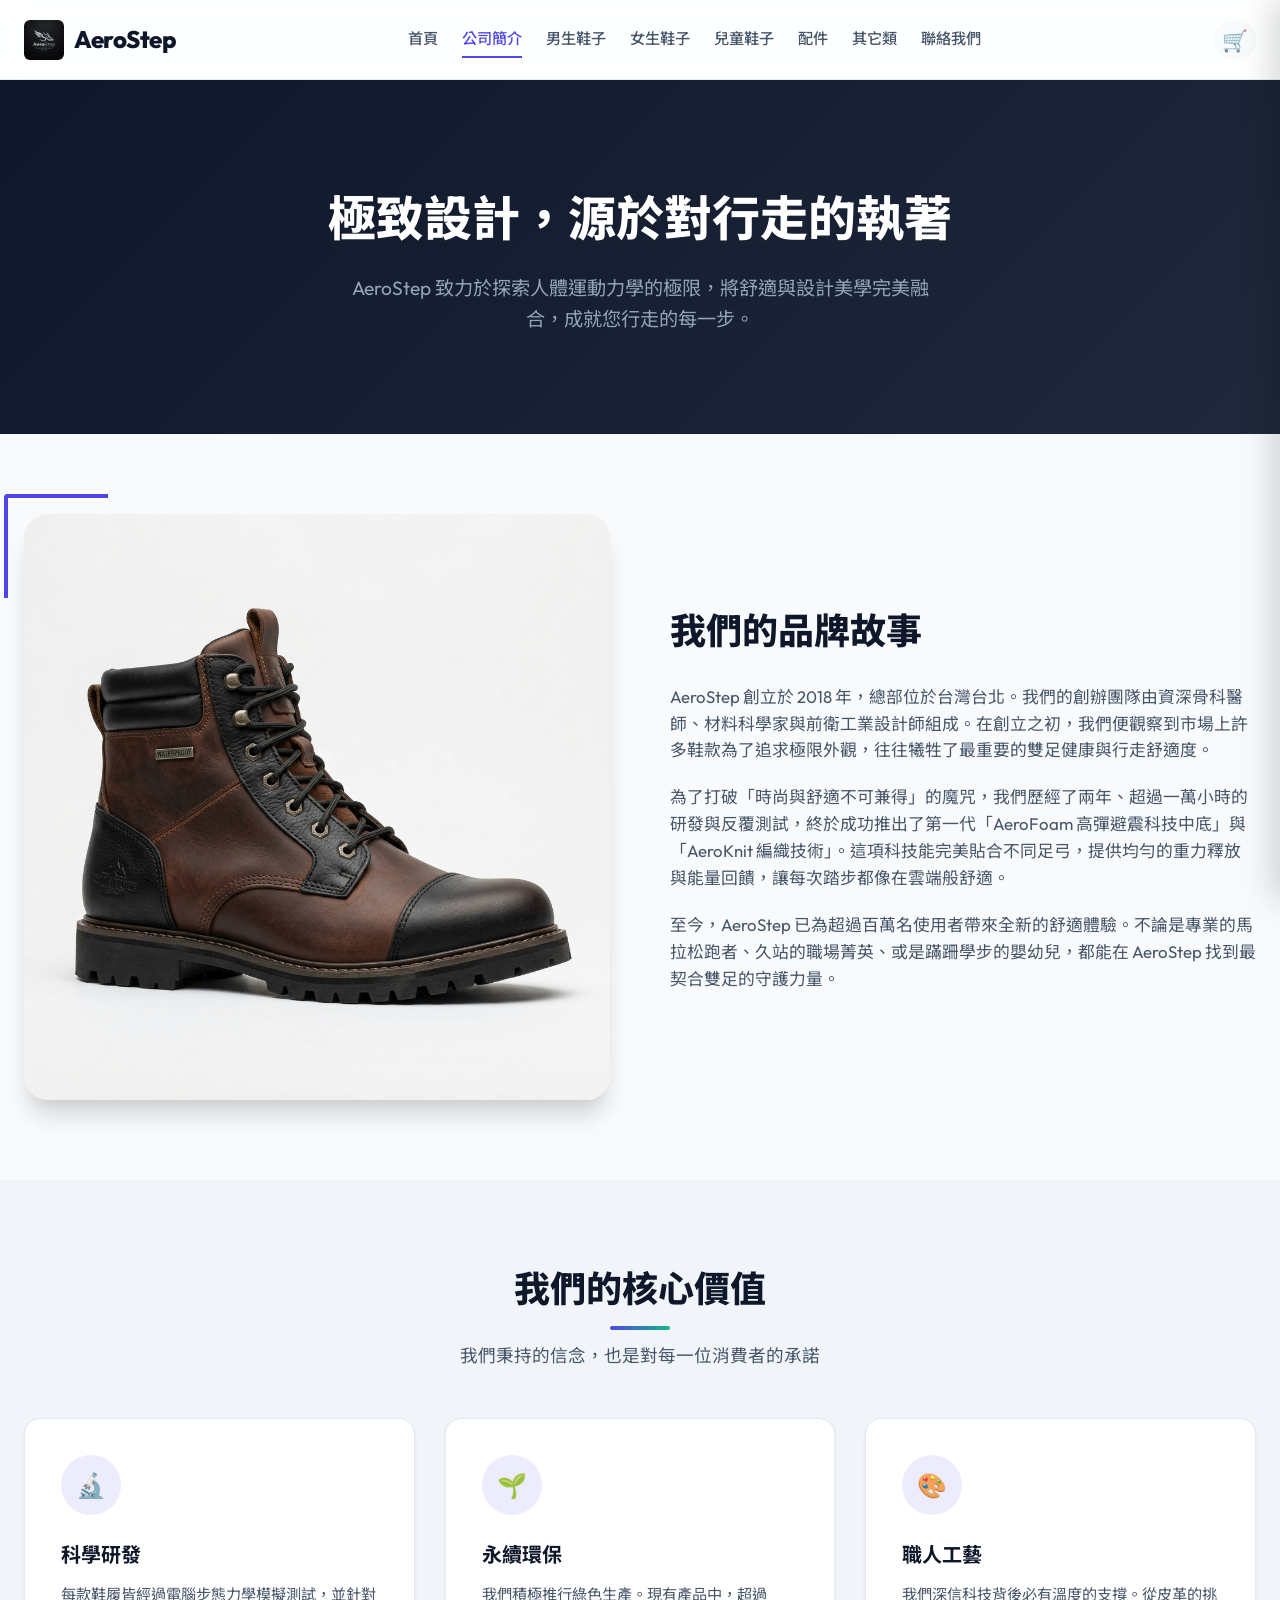
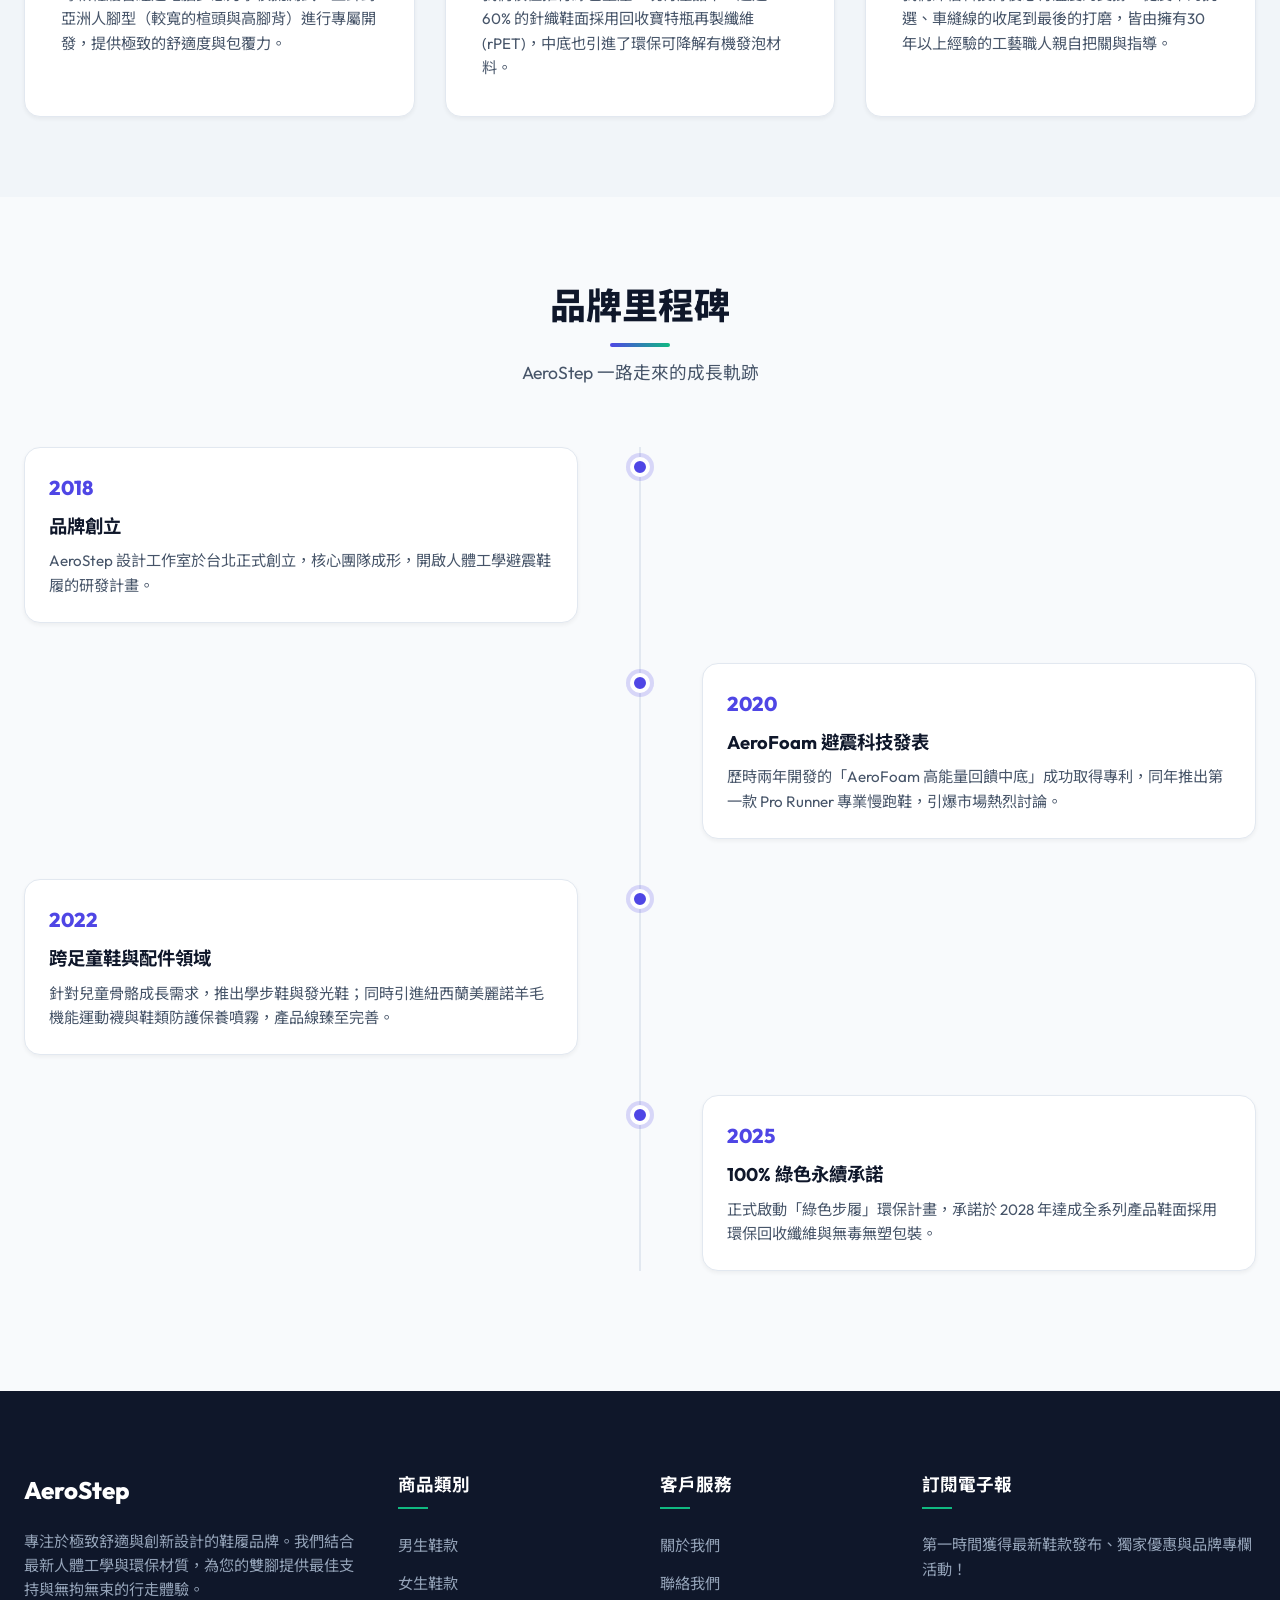
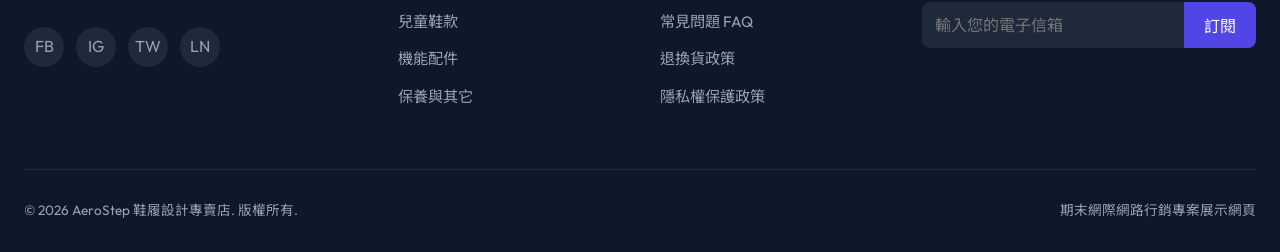
==== about.html @ f62e491f "Add files via upload" ====
<!DOCTYPE html>
<html lang="zh-TW">
<head>
  <meta charset="UTF-8">
  <meta name="viewport" content="width=device-width, initial-scale=1.0">
  <title>公司簡介 | AeroStep 鞋履設計專賣店</title>
  <meta name="description" content="了解 AeroStep 的品牌故事、創立理念與發展歷程。我們堅持將人體工學、創新避震科技與永續環保材質融合，為您打造完美的行走感受。">
  <link rel="stylesheet" href="assets/css/style.css">
</head>
<body>

  <!-- Shared Header Container -->
  <div id="shared-header"></div>

  <!-- Shared Cart Drawer Container -->
  <div id="shared-cart-drawer"></div>

  <!-- About Hero -->
  <section class="about-hero">
    <div class="container">
      <h1>極致設計，源於對行走的執著</h1>
      <p>AeroStep 致力於探索人體運動力學的極限，將舒適與設計美學完美融合，成就您行走的每一步。</p>
    </div>
  </section>

  <!-- Company Story Section -->
  <section class="section-padding">
    <div class="container">
      <div class="about-grid">
        <div class="about-img-box">
          <img src="assets/images/mens_boot.png" alt="AeroStep Craftsmanship">
        </div>
        <div class="about-content">
          <h2>我們的品牌故事</h2>
          <p>AeroStep 創立於 2018 年，總部位於台灣台北。我們的創辦團隊由資深骨科醫師、材料科學家與前衛工業設計師組成。在創立之初，我們便觀察到市場上許多鞋款為了追求極限外觀，往往犧牲了最重要的雙足健康與行走舒適度。</p>
          <p>為了打破「時尚與舒適不可兼得」的魔咒，我們歷經了兩年、超過一萬小時的研發與反覆測試，終於成功推出了第一代「AeroFoam 高彈避震科技中底」與「AeroKnit 編織技術」。這項科技能完美貼合不同足弓，提供均勻的重力釋放與能量回饋，讓每次踏步都像在雲端般舒適。</p>
          <p>至今，AeroStep 已為超過百萬名使用者帶來全新的舒適體驗。不論是專業的馬拉松跑者、久站的職場菁英、或是蹣跚學步的嬰幼兒，都能在 AeroStep 找到最契合雙足的守護力量。</p>
        </div>
      </div>
    </div>
  </section>

  <!-- Brand Core Values -->
  <section class="section-padding" style="background-color: #f1f5f9;">
    <div class="container">
      <div class="text-center">
        <h2 class="section-title">我們的核心價值</h2>
        <p class="section-subtitle">我們秉持的信念，也是對每一位消費者的承諾</p>
      </div>
      <div class="features-grid">
        <div class="feature-card">
          <div class="feature-icon flex-center">🔬</div>
          <h3 style="margin-top: 16px;">科學研發</h3>
          <p>每款鞋履皆經過電腦步態力學模擬測試，並針對亞洲人腳型（較寬的楦頭與高腳背）進行專屬開發，提供極致的舒適度與包覆力。</p>
        </div>
        <div class="feature-card">
          <div class="feature-icon flex-center">🌱</div>
          <h3 style="margin-top: 16px;">永續環保</h3>
          <p>我們積極推行綠色生產。現有產品中，超過 60% 的針織鞋面採用回收寶特瓶再製纖維(rPET)，中底也引進了環保可降解有機發泡材料。</p>
        </div>
        <div class="feature-card">
          <div class="feature-icon flex-center">🎨</div>
          <h3 style="margin-top: 16px;">職人工藝</h3>
          <p>我們深信科技背後必有溫度的支撐。從皮革的挑選、車縫線的收尾到最後的打磨，皆由擁有30年以上經驗的工藝職人親自把關與指導。</p>
        </div>
      </div>
    </div>
  </section>

  <!-- History Timeline -->
  <section class="section-padding">
    <div class="container">
      <div class="text-center">
        <h2 class="section-title">品牌里程碑</h2>
        <p class="section-subtitle">AeroStep 一路走來的成長軌跡</p>
      </div>
      <div class="history-timeline">
        <div class="timeline-item">
          <div class="timeline-dot"></div>
          <div class="timeline-content">
            <span class="timeline-year">2018</span>
            <h3>品牌創立</h3>
            <p>AeroStep 設計工作室於台北正式創立，核心團隊成形，開啟人體工學避震鞋履的研發計畫。</p>
          </div>
        </div>
        <div class="timeline-item">
          <div class="timeline-dot"></div>
          <div class="timeline-content">
            <span class="timeline-year">2020</span>
            <h3>AeroFoam 避震科技發表</h3>
            <p>歷時兩年開發的「AeroFoam 高能量回饋中底」成功取得專利，同年推出第一款 Pro Runner 專業慢跑鞋，引爆市場熱烈討論。</p>
          </div>
        </div>
        <div class="timeline-item">
          <div class="timeline-dot"></div>
          <div class="timeline-content">
            <span class="timeline-year">2022</span>
            <h3>跨足童鞋與配件領域</h3>
            <p>針對兒童骨骼成長需求，推出學步鞋與發光鞋；同時引進紐西蘭美麗諾羊毛機能運動襪與鞋類防護保養噴霧，產品線臻至完善。</p>
          </div>
        </div>
        <div class="timeline-item">
          <div class="timeline-dot"></div>
          <div class="timeline-content">
            <span class="timeline-year">2025</span>
            <h3>100% 綠色永續承諾</h3>
            <p>正式啟動「綠色步履」環保計畫，承諾於 2028 年達成全系列產品鞋面採用環保回收纖維與無毒無塑包裝。</p>
          </div>
        </div>
      </div>
    </div>
  </section>

  <!-- Shared Footer Container -->
  <div id="shared-footer"></div>

  <!-- Scripts -->
  <script src="assets/js/products.js"></script>
  <script src="assets/js/main.js"></script>
</body>
</html>
---- assets/css/style.css ----
/* ==========================================
   AeroStep Premium Shoe Store Design System
   ========================================== */

@import url('https://fonts.googleapis.com/css2?family=Outfit:wght@300;400;500;600;700;800&family=Noto+Sans+TC:wght@300;400;500;700;900&display=swap');

:root {
  /* Colors */
  --primary: #4f46e5;       /* Indigo */
  --primary-hover: #4338ca;
  --secondary: #10b981;     /* Teal accent */
  --accent: #f59e0b;        /* Gold rating */
  --dark: #0f172a;          /* Slate 900 */
  --dark-light: #1e293b;    /* Slate 800 */
  --light: #f8fafc;         /* Slate 50 */
  --white: #ffffff;
  --gray-200: #e2e8f0;      /* Border grey */
  --gray-400: #94a3b8;      /* Text grey light */
  --gray-600: #475569;      /* Text grey dark */
  --red: #ef4444;           /* Delete icon, notification */
  
  /* Shadows */
  --shadow-sm: 0 2px 4px rgba(0, 0, 0, 0.05);
  --shadow-md: 0 10px 15px -3px rgba(0, 0, 0, 0.1), 0 4px 6px -2px rgba(0, 0, 0, 0.05);
  --shadow-lg: 0 20px 25px -5px rgba(0, 0, 0, 0.15), 0 10px 10px -5px rgba(0, 0, 0, 0.04);
  --shadow-glass: 0 8px 32px 0 rgba(31, 38, 135, 0.08);

  /* Typography */
  --font-family: 'Outfit', 'Noto Sans TC', sans-serif;
  
  /* Layout */
  --header-height: 80px;
  --max-width: 1280px;
  --radius-sm: 8px;
  --radius-md: 16px;
  --radius-lg: 24px;

  /* Transitions */
  --transition: all 0.3s cubic-bezier(0.4, 0, 0.2, 1);
}

/* Reset */
* {
  margin: 0;
  padding: 0;
  box-sizing: border-box;
  font-family: var(--font-family);
}

body {
  background-color: var(--light);
  color: var(--dark);
  line-height: 1.6;
  overflow-x: hidden;
  padding-top: var(--header-height);
}

a {
  color: inherit;
  text-decoration: none;
  transition: var(--transition);
}

ul {
  list-style: none;
}

img {
  max-width: 100%;
  height: auto;
  display: block;
}

button, input, select, textarea {
  font-family: inherit;
  font-size: inherit;
  outline: none;
  border: none;
}

button {
  cursor: pointer;
  background: none;
  transition: var(--transition);
}

/* Utilities */
.container {
  width: 100%;
  max-width: var(--max-width);
  margin: 0 auto;
  padding: 0 24px;
}

.section-padding {
  padding: 80px 0;
}

.text-center {
  text-align: center;
}

.flex-center {
  display: flex;
  justify-content: center;
  align-items: center;
}

.badge {
  background-color: var(--secondary);
  color: var(--white);
  padding: 4px 12px;
  border-radius: 50px;
  font-size: 0.75rem;
  font-weight: 600;
  text-transform: uppercase;
  letter-spacing: 0.05em;
  display: inline-block;
}

/* Heading style */
.section-title {
  font-size: 2.25rem;
  font-weight: 800;
  margin-bottom: 12px;
  color: var(--dark);
  position: relative;
  display: inline-block;
}

.section-title::after {
  content: '';
  display: block;
  width: 60px;
  height: 4px;
  background: linear-gradient(90deg, var(--primary), var(--secondary));
  margin: 8px auto 0;
  border-radius: 2px;
}

.section-subtitle {
  color: var(--gray-600);
  font-size: 1.1rem;
  margin-bottom: 48px;
}

/* Buttons */
.btn {
  display: inline-flex;
  align-items: center;
  gap: 8px;
  padding: 12px 28px;
  font-weight: 600;
  border-radius: var(--radius-md);
  transition: var(--transition);
  font-size: 1rem;
}

.btn-primary {
  background-color: var(--primary);
  color: var(--white);
  box-shadow: 0 4px 14px rgba(79, 70, 229, 0.4);
}

.btn-primary:hover {
  background-color: var(--primary-hover);
  transform: translateY(-2px);
  box-shadow: 0 6px 20px rgba(79, 70, 229, 0.6);
}

.btn-secondary {
  background-color: var(--white);
  color: var(--dark);
  border: 1px solid var(--gray-200);
}

.btn-secondary:hover {
  background-color: var(--light);
  transform: translateY(-2px);
  box-shadow: var(--shadow-sm);
}

.btn-accent {
  background-color: var(--secondary);
  color: var(--white);
  box-shadow: 0 4px 14px rgba(16, 185, 129, 0.4);
}

.btn-accent:hover {
  background-color: #0d9488;
  transform: translateY(-2px);
  box-shadow: 0 6px 20px rgba(16, 185, 129, 0.6);
}

/* ==========================================
   Header / Navigation (Glassmorphism)
   ========================================== */
.header {
  height: var(--header-height);
  position: fixed;
  top: 0;
  left: 0;
  right: 0;
  z-index: 1000;
  background-color: rgba(255, 255, 255, 0.85);
  backdrop-filter: blur(12px);
  -webkit-backdrop-filter: blur(12px);
  border-bottom: 1px solid rgba(226, 232, 240, 0.8);
  display: flex;
  align-items: center;
  transition: var(--transition);
}

.header.scrolled {
  background-color: rgba(255, 255, 255, 0.98);
  box-shadow: var(--shadow-md);
  height: 70px;
}

.nav-container {
  display: flex;
  justify-content: space-between;
  align-items: center;
  width: 100%;
}

.logo {
  display: flex;
  align-items: center;
  gap: 10px;
  font-weight: 800;
  font-size: 1.5rem;
  color: var(--dark);
  letter-spacing: -0.02em;
}

.logo img {
  height: 40px;
  width: auto;
  border-radius: 6px;
}

.nav-menu {
  display: flex;
  gap: 24px;
}

.nav-link {
  font-weight: 500;
  font-size: 0.95rem;
  color: var(--gray-600);
  position: relative;
  padding: 6px 0;
}

.nav-link:hover, .nav-link.active {
  color: var(--primary);
}

.nav-link::after {
  content: '';
  position: absolute;
  bottom: 0;
  left: 0;
  width: 0;
  height: 2px;
  background-color: var(--primary);
  transition: var(--transition);
}

.nav-link:hover::after, .nav-link.active::after {
  width: 100%;
}

.nav-actions {
  display: flex;
  align-items: center;
  gap: 20px;
}

.cart-trigger {
  position: relative;
  font-size: 1.3rem;
  color: var(--dark);
  padding: 8px;
  border-radius: 50%;
  background-color: var(--light);
}

.cart-trigger:hover {
  background-color: var(--gray-200);
  color: var(--primary);
  transform: scale(1.05);
}

.cart-badge {
  position: absolute;
  top: -2px;
  right: -2px;
  background-color: var(--red);
  color: var(--white);
  font-size: 0.7rem;
  font-weight: 700;
  width: 18px;
  height: 18px;
  border-radius: 50%;
  display: flex;
  justify-content: center;
  align-items: center;
}

.mobile-menu-toggle {
  display: none;
  font-size: 1.5rem;
  color: var(--dark);
}

/* ==========================================
   Home Hero Banner
   ========================================== */
.hero {
  position: relative;
  height: calc(100vh - var(--header-height));
  background: linear-gradient(135deg, #eef2ff 0%, #e0e7ff 100%);
  display: flex;
  align-items: center;
  overflow: hidden;
}

.hero::before {
  content: '';
  position: absolute;
  width: 500px;
  height: 500px;
  border-radius: 50%;
  background: radial-gradient(circle, rgba(16,185,129,0.15) 0%, rgba(255,255,255,0) 70%);
  bottom: -100px;
  left: -100px;
  z-index: 1;
}

.hero-container {
  display: grid;
  grid-template-columns: 1fr 1fr;
  align-items: center;
  gap: 40px;
  position: relative;
  z-index: 2;
}

.hero-content {
  animation: fadeInLeft 0.8s ease-out;
}

.hero-tag {
  color: var(--primary);
  font-weight: 700;
  letter-spacing: 0.1em;
  text-transform: uppercase;
  margin-bottom: 16px;
  display: block;
}

.hero-title {
  font-size: 3.5rem;
  font-weight: 800;
  line-height: 1.15;
  margin-bottom: 24px;
  color: var(--dark);
}

.hero-title span {
  background: linear-gradient(90deg, var(--primary), var(--secondary));
  -webkit-background-clip: text;
  -webkit-text-fill-color: transparent;
}

.hero-desc {
  font-size: 1.15rem;
  color: var(--gray-600);
  margin-bottom: 36px;
  max-width: 500px;
}

.hero-btns {
  display: flex;
  gap: 16px;
}

.hero-image-wrapper {
  position: relative;
  display: flex;
  justify-content: center;
  align-items: center;
  animation: fadeInRight 0.8s ease-out;
}

.hero-circle-bg {
  position: absolute;
  width: 450px;
  height: 450px;
  background: linear-gradient(135deg, var(--primary) 0%, var(--secondary) 100%);
  border-radius: 50%;
  z-index: 1;
  opacity: 0.15;
  filter: blur(20px);
}

.hero-img {
  position: relative;
  z-index: 2;
  max-width: 90%;
  transform: rotate(-10deg);
  filter: drop-shadow(10px 20px 30px rgba(0, 0, 0, 0.15));
  animation: floatImage 4s ease-in-out infinite;
}

/* Float Animation */
@keyframes floatImage {
  0%, 100% {
    transform: rotate(-10deg) translateY(0);
  }
  50% {
    transform: rotate(-7deg) translateY(-15px);
  }
}

/* ==========================================
   Feature / Icon Cards
   ========================================== */
.features-grid {
  display: grid;
  grid-template-columns: repeat(auto-fit, minmax(250px, 1fr));
  gap: 30px;
}

.feature-card {
  background-color: var(--white);
  padding: 36px;
  border-radius: var(--radius-md);
  box-shadow: var(--shadow-sm);
  transition: var(--transition);
  border: 1px solid var(--gray-200);
}

.feature-card:hover {
  transform: translateY(-8px);
  box-shadow: var(--shadow-md);
  border-color: rgba(79, 70, 229, 0.2);
}

.feature-icon {
  width: 60px;
  height: 60px;
  background-color: rgba(79, 70, 229, 0.1);
  color: var(--primary);
  border-radius: 50%;
  font-size: 1.5rem;
  margin-bottom: 24px;
}

.feature-card h3 {
  font-size: 1.25rem;
  font-weight: 700;
  margin-bottom: 12px;
}

.feature-card p {
  color: var(--gray-600);
  font-size: 0.95rem;
}

/* ==========================================
   Product Grid & Cards
   ========================================== */
.products-layout {
  display: grid;
  grid-template-columns: 260px 1fr;
  gap: 32px;
}

.filter-sidebar {
  background-color: var(--white);
  border: 1px solid var(--gray-200);
  border-radius: var(--radius-md);
  padding: 24px;
  height: fit-content;
  position: sticky;
  top: 100px;
}

.filter-section {
  margin-bottom: 28px;
}

.filter-title {
  font-size: 1.1rem;
  font-weight: 700;
  margin-bottom: 16px;
  padding-bottom: 8px;
  border-bottom: 1px solid var(--gray-200);
}

.filter-list {
  display: flex;
  flex-direction: column;
  gap: 12px;
}

.filter-checkbox-label {
  display: flex;
  align-items: center;
  gap: 10px;
  font-size: 0.95rem;
  cursor: pointer;
  color: var(--gray-600);
}

.filter-checkbox-label input {
  width: 18px;
  height: 18px;
  accent-color: var(--primary);
}

.filter-price-inputs {
  display: flex;
  gap: 10px;
  align-items: center;
}

.filter-price-inputs input {
  width: 100%;
  padding: 8px;
  border: 1px solid var(--gray-200);
  border-radius: var(--radius-sm);
  font-size: 0.9rem;
}

.products-grid {
  display: grid;
  grid-template-columns: repeat(auto-fill, minmax(280px, 1fr));
  gap: 30px;
}

.product-card {
  background-color: var(--white);
  border-radius: var(--radius-md);
  overflow: hidden;
  box-shadow: var(--shadow-sm);
  border: 1px solid var(--gray-200);
  transition: var(--transition);
  display: flex;
  flex-direction: column;
  position: relative;
}

.product-card:hover {
  transform: translateY(-8px);
  box-shadow: var(--shadow-lg);
  border-color: rgba(79, 70, 229, 0.2);
}

.product-img-container {
  background-color: #f1f5f9;
  height: 260px;
  position: relative;
  overflow: hidden;
  display: flex;
  align-items: center;
  justify-content: center;
}

.product-img-container img {
  max-height: 85%;
  max-width: 85%;
  object-fit: contain;
  transition: var(--transition);
}

.product-card:hover .product-img-container img {
  transform: scale(1.08) rotate(-3deg);
}

.product-tag {
  position: absolute;
  top: 12px;
  left: 12px;
  background-color: var(--dark);
  color: var(--white);
  padding: 4px 10px;
  border-radius: 4px;
  font-size: 0.75rem;
  font-weight: 600;
  z-index: 10;
}

.product-details {
  padding: 20px;
  display: flex;
  flex-direction: column;
  flex-grow: 1;
}

.product-category {
  font-size: 0.8rem;
  text-transform: uppercase;
  color: var(--gray-400);
  font-weight: 600;
  letter-spacing: 0.05em;
  margin-bottom: 6px;
}

.product-name {
  font-size: 1.05rem;
  font-weight: 700;
  color: var(--dark);
  margin-bottom: 8px;
  line-height: 1.4;
  height: 48px;
  overflow: hidden;
  display: -webkit-box;
  -webkit-line-clamp: 2;
  -webkit-box-orient: vertical;
}

.product-rating {
  display: flex;
  align-items: center;
  gap: 4px;
  font-size: 0.85rem;
  color: var(--accent);
  margin-bottom: 16px;
}

.product-rating span {
  color: var(--gray-400);
  font-size: 0.8rem;
  margin-left: 4px;
}

.product-footer {
  display: flex;
  justify-content: space-between;
  align-items: center;
  margin-top: auto;
}

.product-price {
  font-size: 1.25rem;
  font-weight: 800;
  color: var(--primary);
}

.add-cart-btn {
  background-color: var(--primary);
  color: var(--white);
  width: 40px;
  height: 40px;
  border-radius: 50%;
  box-shadow: 0 4px 10px rgba(79, 70, 229, 0.3);
}

.add-cart-btn:hover {
  background-color: var(--primary-hover);
  transform: scale(1.1);
  box-shadow: 0 6px 15px rgba(79, 70, 229, 0.5);
}

/* ==========================================
   Product Detail Page
   ========================================== */
.detail-container {
  display: grid;
  grid-template-columns: 1fr 1fr;
  gap: 60px;
  background-color: var(--white);
  padding: 48px;
  border-radius: var(--radius-lg);
  border: 1px solid var(--gray-200);
  box-shadow: var(--shadow-sm);
  margin-bottom: 60px;
}

.detail-img-box {
  background-color: #f1f5f9;
  border-radius: var(--radius-md);
  padding: 40px;
  display: flex;
  align-items: center;
  justify-content: center;
  min-height: 450px;
}

.detail-img-box img {
  max-height: 90%;
  max-width: 90%;
  object-fit: contain;
  filter: drop-shadow(10px 20px 20px rgba(0, 0, 0, 0.1));
}

.detail-info {
  display: flex;
  flex-direction: column;
}

.detail-title {
  font-size: 2.25rem;
  font-weight: 800;
  line-height: 1.2;
  margin-bottom: 12px;
}

.detail-meta {
  display: flex;
  align-items: center;
  gap: 24px;
  margin-bottom: 24px;
  border-bottom: 1px solid var(--gray-200);
  padding-bottom: 20px;
}

.detail-price {
  font-size: 2rem;
  font-weight: 800;
  color: var(--primary);
}

.detail-desc {
  color: var(--gray-600);
  margin-bottom: 28px;
  font-size: 1.05rem;
}

.detail-options {
  display: flex;
  flex-direction: column;
  gap: 20px;
  margin-bottom: 32px;
  border-bottom: 1px solid var(--gray-200);
  padding-bottom: 28px;
}

.option-group-title {
  font-size: 0.95rem;
  font-weight: 700;
  margin-bottom: 10px;
  color: var(--dark);
}

.size-selector {
  display: flex;
  flex-wrap: wrap;
  gap: 10px;
}

.size-btn {
  border: 1px solid var(--gray-200);
  border-radius: var(--radius-sm);
  background: var(--white);
  padding: 8px 16px;
  font-weight: 600;
  font-size: 0.9rem;
  min-width: 50px;
}

.size-btn:hover {
  border-color: var(--primary);
  color: var(--primary);
}

.size-btn.selected {
  border-color: var(--primary);
  background-color: var(--primary);
  color: var(--white);
}

.color-selector {
  display: flex;
  gap: 12px;
}

.color-btn {
  width: 32px;
  height: 32px;
  border-radius: 50%;
  border: 2px solid var(--gray-200);
  padding: 2px;
  position: relative;
}

.color-inner {
  width: 100%;
  height: 100%;
  border-radius: 50%;
}

.color-btn.selected {
  border-color: var(--primary);
}

.qty-cart-box {
  display: flex;
  gap: 16px;
}

.qty-selector {
  display: flex;
  align-items: center;
  border: 1px solid var(--gray-200);
  border-radius: var(--radius-md);
  overflow: hidden;
}

.qty-btn {
  width: 48px;
  height: 48px;
  background-color: var(--white);
  font-size: 1.2rem;
  font-weight: 600;
  color: var(--gray-600);
}

.qty-btn:hover {
  background-color: var(--light);
}

.qty-input {
  width: 50px;
  height: 48px;
  text-align: center;
  font-weight: 600;
  border-left: 1px solid var(--gray-200);
  border-right: 1px solid var(--gray-200);
}

.features-list-box {
  margin-top: 36px;
}

.features-list-box h3 {
  font-size: 1.15rem;
  font-weight: 700;
  margin-bottom: 16px;
}

.features-list {
  display: flex;
  flex-direction: column;
  gap: 10px;
}

.features-list li {
  position: relative;
  padding-left: 24px;
  color: var(--gray-600);
}

.features-list li::before {
  content: "✓";
  position: absolute;
  left: 0;
  color: var(--secondary);
  font-weight: bold;
}

/* ==========================================
   Shopping Cart Drawer
   ========================================== */
.cart-overlay {
  position: fixed;
  top: 0;
  left: 0;
  right: 0;
  bottom: 0;
  background-color: rgba(15, 23, 42, 0.6);
  backdrop-filter: blur(4px);
  z-index: 2000;
  opacity: 0;
  visibility: hidden;
  transition: var(--transition);
}

.cart-overlay.open {
  opacity: 1;
  visibility: visible;
}

.cart-drawer {
  position: fixed;
  top: 0;
  right: -420px;
  width: 420px;
  height: 100vh;
  background-color: var(--white);
  z-index: 2001;
  box-shadow: -10px 0 30px rgba(0, 0, 0, 0.15);
  display: flex;
  flex-direction: column;
  transition: var(--transition);
}

.cart-overlay.open + .cart-drawer, .cart-drawer.open {
  right: 0;
}

.cart-header {
  padding: 24px;
  border-bottom: 1px solid var(--gray-200);
  display: flex;
  justify-content: space-between;
  align-items: center;
}

.cart-header h2 {
  font-size: 1.25rem;
  font-weight: 800;
}

.cart-close-btn {
  font-size: 1.5rem;
  color: var(--gray-600);
  width: 40px;
  height: 40px;
  border-radius: 50%;
}

.cart-close-btn:hover {
  background-color: var(--light);
  color: var(--dark);
}

.cart-items-container {
  flex-grow: 1;
  padding: 24px;
  overflow-y: auto;
  display: flex;
  flex-direction: column;
  gap: 20px;
}

.cart-item {
  display: flex;
  gap: 16px;
  padding-bottom: 20px;
  border-bottom: 1px solid var(--gray-200);
  position: relative;
}

.cart-item-img {
  width: 80px;
  height: 80px;
  background-color: #f1f5f9;
  border-radius: var(--radius-sm);
  padding: 8px;
  display: flex;
  align-items: center;
  justify-content: center;
}

.cart-item-img img {
  max-width: 100%;
  max-height: 100%;
  object-fit: contain;
}

.cart-item-info {
  flex-grow: 1;
}

.cart-item-name {
  font-size: 0.95rem;
  font-weight: 700;
  margin-bottom: 4px;
}

.cart-item-option {
  font-size: 0.8rem;
  color: var(--gray-400);
  margin-bottom: 8px;
}

.cart-item-price-qty {
  display: flex;
  justify-content: space-between;
  align-items: center;
}

.cart-item-price {
  font-weight: 700;
  color: var(--primary);
  font-size: 0.95rem;
}

.cart-item-qty-selector {
  display: flex;
  align-items: center;
  border: 1px solid var(--gray-200);
  border-radius: 6px;
}

.cart-item-qty-btn {
  width: 28px;
  height: 28px;
  font-size: 0.9rem;
  font-weight: bold;
}

.cart-item-qty-val {
  width: 32px;
  text-align: center;
  font-size: 0.85rem;
  font-weight: bold;
}

.cart-item-remove {
  position: absolute;
  top: 0;
  right: 0;
  color: var(--red);
  font-size: 1.1rem;
}

.cart-empty-state {
  display: flex;
  flex-direction: column;
  align-items: center;
  justify-content: center;
  height: 100%;
  gap: 16px;
  color: var(--gray-400);
}

.cart-empty-icon {
  font-size: 4rem;
  color: var(--gray-200);
}

.cart-footer {
  padding: 24px;
  border-top: 1px solid var(--gray-200);
  background-color: var(--light);
}

.cart-summary-line {
  display: flex;
  justify-content: space-between;
  margin-bottom: 12px;
  font-weight: 500;
}

.cart-summary-line.total {
  font-size: 1.25rem;
  font-weight: 800;
  color: var(--dark);
  margin-bottom: 24px;
  border-top: 1px dashed var(--gray-400);
  padding-top: 12px;
}

.checkout-btn {
  width: 100%;
  justify-content: center;
}

/* ==========================================
   Company Profile (About Page)
   ========================================== */
.about-hero {
  background: linear-gradient(135deg, var(--dark) 0%, var(--dark-light) 100%);
  color: var(--white);
  padding: 100px 0;
  text-align: center;
}

.about-hero h1 {
  font-size: 3rem;
  font-weight: 800;
  margin-bottom: 16px;
}

.about-hero p {
  font-size: 1.2rem;
  color: var(--gray-400);
  max-width: 600px;
  margin: 0 auto;
}

.about-grid {
  display: grid;
  grid-template-columns: 1fr 1fr;
  gap: 60px;
  align-items: center;
}

.about-img-box {
  position: relative;
}

.about-img-box img {
  border-radius: var(--radius-lg);
  box-shadow: var(--shadow-lg);
}

.about-img-box::before {
  content: '';
  position: absolute;
  top: -20px;
  left: -20px;
  width: 100px;
  height: 100px;
  border-top: 4px solid var(--primary);
  border-left: 4px solid var(--primary);
  z-index: -1;
  border-radius: 4px 0 0 0;
}

.about-content h2 {
  font-size: 2.25rem;
  font-weight: 800;
  margin-bottom: 24px;
}

.about-content p {
  color: var(--gray-600);
  margin-bottom: 20px;
  font-size: 1.05rem;
}

.history-timeline {
  margin-top: 60px;
  position: relative;
}

.history-timeline::before {
  content: '';
  position: absolute;
  left: 50%;
  top: 0;
  bottom: 0;
  width: 2px;
  background-color: var(--gray-200);
  transform: translateX(-50%);
}

.timeline-item {
  display: flex;
  justify-content: space-between;
  width: 100%;
  margin-bottom: 40px;
  position: relative;
}

.timeline-item:nth-child(even) {
  flex-direction: row-reverse;
}

.timeline-dot {
  width: 20px;
  height: 20px;
  background-color: var(--primary);
  border: 4px solid var(--white);
  border-radius: 50%;
  position: absolute;
  left: 50%;
  top: 10px;
  transform: translateX(-50%);
  z-index: 10;
  box-shadow: 0 0 0 4px rgba(79, 70, 229, 0.2);
}

.timeline-content {
  width: 45%;
  background-color: var(--white);
  padding: 24px;
  border-radius: var(--radius-md);
  border: 1px solid var(--gray-200);
  box-shadow: var(--shadow-sm);
}

.timeline-year {
  font-weight: 800;
  color: var(--primary);
  font-size: 1.25rem;
  margin-bottom: 8px;
  display: block;
}

.timeline-content h3 {
  font-size: 1.15rem;
  font-weight: 700;
  margin-bottom: 8px;
}

.timeline-content p {
  font-size: 0.95rem;
  color: var(--gray-600);
}

/* ==========================================
   Contact Page
   ========================================== */
.contact-grid {
  display: grid;
  grid-template-columns: 1fr 1.5fr;
  gap: 50px;
}

.contact-info-panel {
  background-color: var(--dark);
  color: var(--white);
  padding: 48px;
  border-radius: var(--radius-lg);
  display: flex;
  flex-direction: column;
  justify-content: space-between;
}

.contact-info-panel h2 {
  font-size: 1.75rem;
  font-weight: 800;
  margin-bottom: 12px;
}

.contact-info-panel p {
  color: var(--gray-400);
  margin-bottom: 40px;
}

.contact-details-list {
  display: flex;
  flex-direction: column;
  gap: 30px;
}

.contact-detail-item {
  display: flex;
  gap: 16px;
  align-items: flex-start;
}

.contact-detail-icon {
  font-size: 1.3rem;
  color: var(--secondary);
  padding-top: 4px;
}

.contact-detail-text h4 {
  font-size: 1rem;
  font-weight: 700;
  margin-bottom: 4px;
}

.contact-detail-text p {
  color: var(--gray-400);
  margin-bottom: 0;
  font-size: 0.95rem;
}

.contact-form-panel {
  background-color: var(--white);
  padding: 48px;
  border-radius: var(--radius-lg);
  border: 1px solid var(--gray-200);
  box-shadow: var(--shadow-sm);
}

.contact-form {
  display: grid;
  grid-template-columns: 1fr 1fr;
  gap: 24px;
}

.form-group {
  display: flex;
  flex-direction: column;
  gap: 8px;
}

.form-group.full-width {
  grid-column: span 2;
}

.form-group label {
  font-size: 0.9rem;
  font-weight: 600;
  color: var(--gray-600);
}

.form-group input, .form-group textarea {
  width: 100%;
  padding: 12px 16px;
  border: 1px solid var(--gray-200);
  border-radius: var(--radius-sm);
  font-size: 0.95rem;
  background-color: var(--light);
}

.form-group input:focus, .form-group textarea:focus {
  border-color: var(--primary);
  background-color: var(--white);
}

.form-group textarea {
  resize: vertical;
  min-height: 120px;
}

.map-container {
  margin-top: 60px;
  height: 350px;
  border-radius: var(--radius-lg);
  overflow: hidden;
  box-shadow: var(--shadow-sm);
  border: 1px solid var(--gray-200);
}

/* ==========================================
   Footer
   ========================================== */
.footer {
  background-color: var(--dark);
  color: var(--white);
  padding: 80px 0 30px;
}

.footer-grid {
  display: grid;
  grid-template-columns: 1.5fr 1fr 1fr 1.5fr;
  gap: 40px;
  margin-bottom: 60px;
}

.footer-brand h3 {
  font-size: 1.5rem;
  font-weight: 800;
  margin-bottom: 20px;
}

.footer-brand p {
  color: var(--gray-400);
  margin-bottom: 24px;
  font-size: 0.95rem;
}

.social-links {
  display: flex;
  gap: 12px;
}

.social-link {
  width: 40px;
  height: 40px;
  background-color: var(--dark-light);
  border-radius: 50%;
  color: var(--gray-400);
  display: flex;
  align-items: center;
  justify-content: center;
}

.social-link:hover {
  background-color: var(--primary);
  color: var(--white);
  transform: translateY(-2px);
}

.footer-links-col h4 {
  font-size: 1.1rem;
  font-weight: 700;
  margin-bottom: 24px;
  position: relative;
}

.footer-links-col h4::after {
  content: '';
  display: block;
  width: 30px;
  height: 2px;
  background-color: var(--secondary);
  margin-top: 8px;
}

.footer-links-col ul {
  display: flex;
  flex-direction: column;
  gap: 12px;
}

.footer-links-col a {
  color: var(--gray-400);
  font-size: 0.95rem;
}

.footer-links-col a:hover {
  color: var(--white);
  padding-left: 6px;
}

.footer-newsletter h4 {
  font-size: 1.1rem;
  font-weight: 700;
  margin-bottom: 24px;
  position: relative;
}

.footer-newsletter h4::after {
  content: '';
  display: block;
  width: 30px;
  height: 2px;
  background-color: var(--secondary);
  margin-top: 8px;
}

.footer-newsletter p {
  color: var(--gray-400);
  margin-bottom: 20px;
  font-size: 0.95rem;
}

.newsletter-form {
  display: flex;
}

.newsletter-form input {
  flex-grow: 1;
  padding: 12px;
  border-radius: var(--radius-sm) 0 0 var(--radius-sm);
  background-color: var(--dark-light);
  color: var(--white);
  border: 1px solid var(--dark-light);
}

.newsletter-form button {
  background-color: var(--primary);
  color: var(--white);
  padding: 0 20px;
  border-radius: 0 var(--radius-sm) var(--radius-sm) 0;
}

.newsletter-form button:hover {
  background-color: var(--primary-hover);
}

.footer-bottom {
  border-top: 1px solid var(--dark-light);
  padding-top: 30px;
  display: flex;
  justify-content: space-between;
  align-items: center;
  font-size: 0.85rem;
  color: var(--gray-400);
}

/* ==========================================
   Animations
   ========================================== */
@keyframes fadeInLeft {
  from {
    opacity: 0;
    transform: translateX(-30px);
  }
  to {
    opacity: 1;
    transform: translateX(0);
  }
}

@keyframes fadeInRight {
  from {
    opacity: 0;
    transform: translateX(30px);
  }
  to {
    opacity: 1;
    transform: translateX(0);
  }
}

/* ==========================================
   Responsive Styles
   ========================================== */
@media (max-width: 1024px) {
  .hero-title {
    font-size: 2.75rem;
  }
  .products-layout {
    grid-template-columns: 1fr;
  }
  .filter-sidebar {
    position: static;
  }
  .detail-container {
    grid-template-columns: 1fr;
    gap: 40px;
    padding: 24px;
  }
  .about-grid {
    grid-template-columns: 1fr;
    gap: 40px;
  }
  .contact-grid {
    grid-template-columns: 1fr;
  }
}

@media (max-width: 768px) {
  body {
    padding-top: 70px;
  }
  .header {
    height: 70px;
  }
  .nav-menu {
    display: none; /* In production code we could add a responsive hamburger drawer */
  }
  .mobile-menu-toggle {
    display: block;
  }
  .hero-container {
    grid-template-columns: 1fr;
    text-align: center;
    padding-top: 40px;
  }
  .hero-desc {
    margin: 0 auto 36px;
  }
  .hero-btns {
    justify-content: center;
  }
  .hero-img {
    max-width: 70%;
  }
  .footer-grid {
    grid-template-columns: 1fr 1fr;
  }
  .timeline-item {
    flex-direction: column !important;
    align-items: flex-start;
    margin-bottom: 30px;
  }
  .timeline-content {
    width: 90% !important;
    margin-left: 30px;
  }
  .timeline-dot {
    left: 10px !important;
  }
  .history-timeline::before {
    left: 10px;
  }
  .contact-form {
    grid-template-columns: 1fr;
  }
  .form-group.full-width {
    grid-column: span 1;
  }
  .cart-drawer {
    width: 100%;
    right: -100%;
  }
}

@media (max-width: 480px) {
  .footer-grid {
    grid-template-columns: 1fr;
  }
  .hero-title {
    font-size: 2.25rem;
  }
}
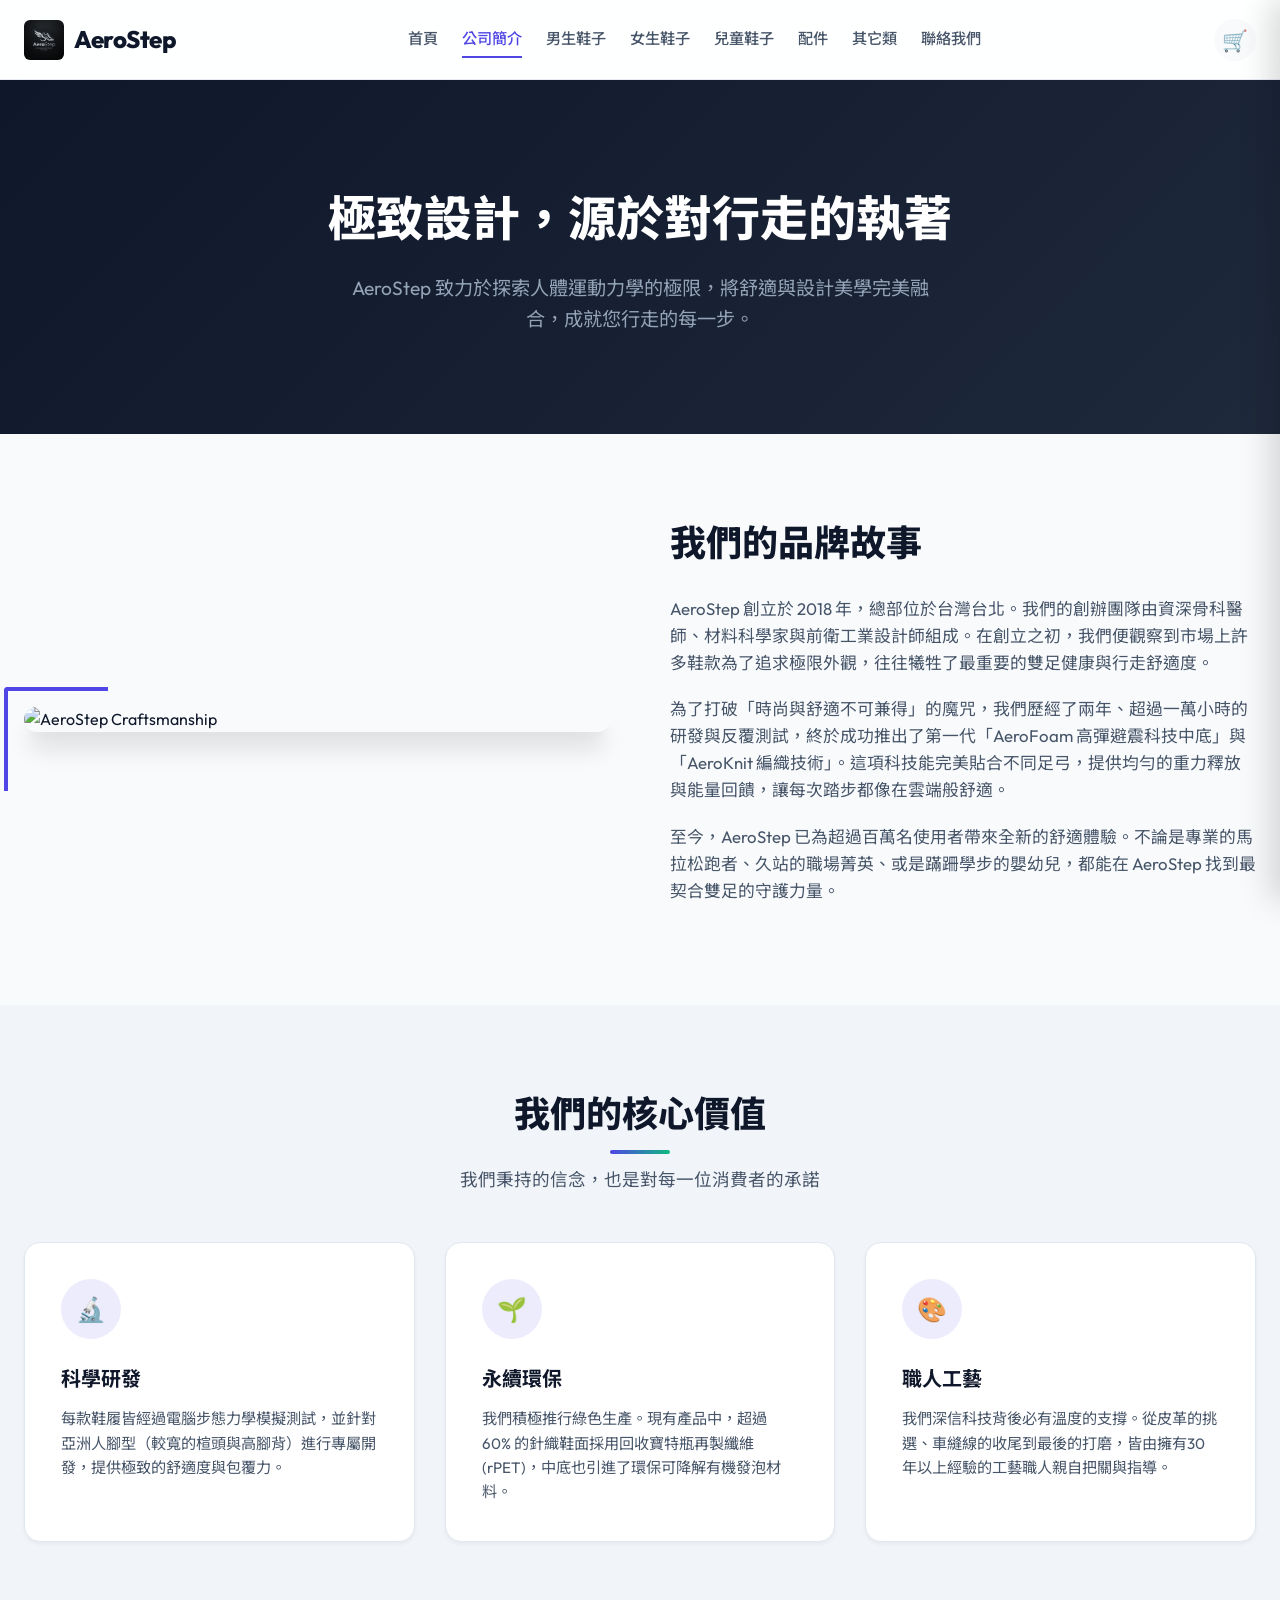
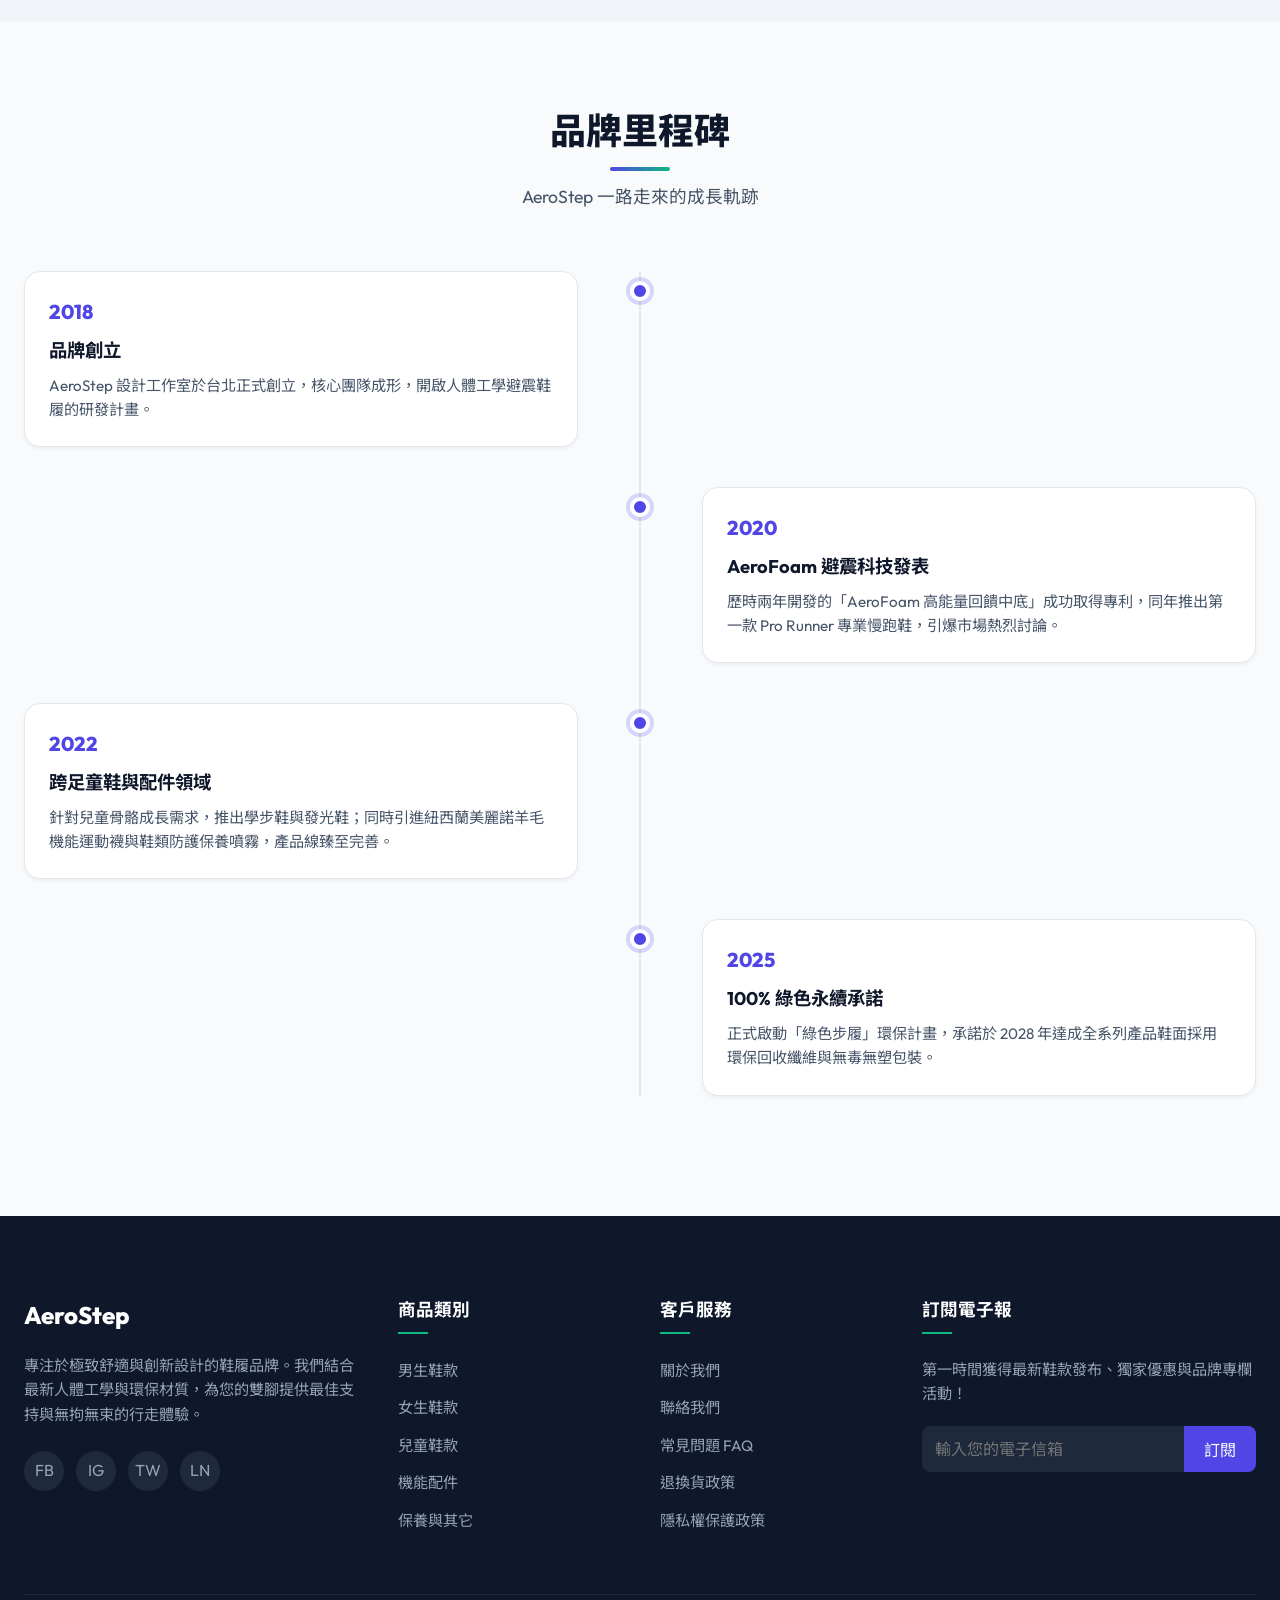
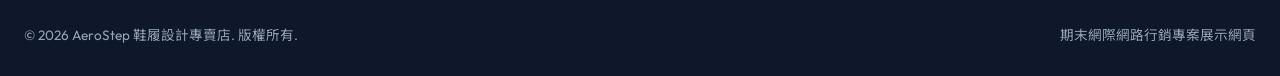
==== commit 70d7eab7: "Add files via upload" ====
--- a/about.html
+++ b/about.html
@@ -3,7 +3,7 @@
 <head>
   <meta charset="UTF-8">
   <meta name="viewport" content="width=device-width, initial-scale=1.0">
-  <title>公司簡介 | AeroStep 鞋履設計專賣店</title>
+  <title>公司簡介 | 北科大鞋子專賣店</title>
   <meta name="description" content="了解 AeroStep 的品牌故事、創立理念與發展歷程。我們堅持將人體工學、創新避震科技與永續環保材質融合，為您打造完美的行走感受。">
   <link rel="stylesheet" href="assets/css/style.css">
 </head>
@@ -28,7 +28,7 @@
     <div class="container">
       <div class="about-grid">
         <div class="about-img-box">
-          <img src="assets/images/mens_boot.png" alt="AeroStep Craftsmanship">
+          <img src="assets/images/北科大的鞋子專賣店-跑鞋" alt="AeroStep Craftsmanship">
         </div>
         <div class="about-content">
           <h2>我們的品牌故事</h2>
